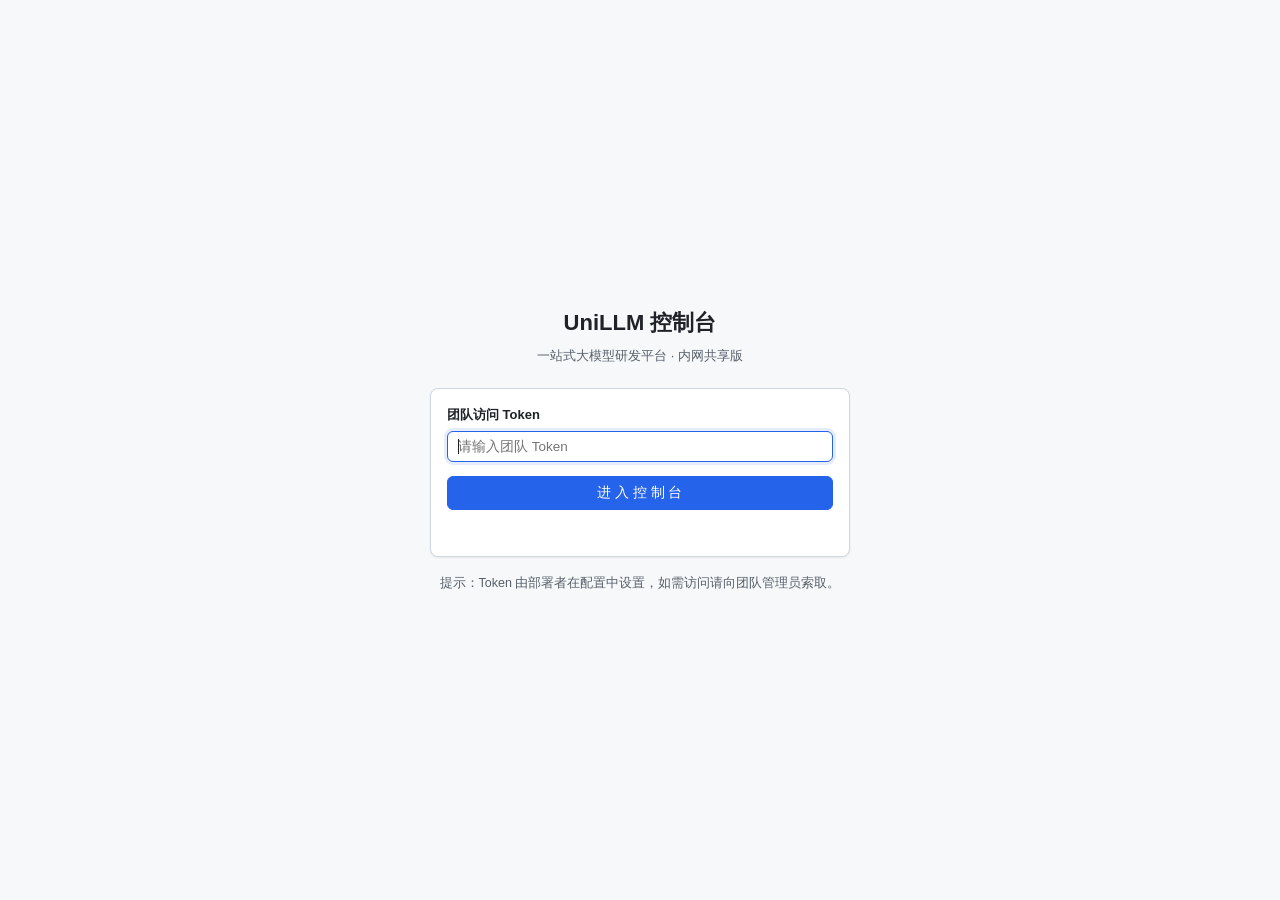
==== app/web/datasets.html @ ce9042de "feat: 0.3.0 成熟 MVP —— 鉴权、统一错误契约、内置控制台、容器化与一键启动 后端 - 修复评测指标伪实现：exact_match / token_f1（字符级宏平均）/ latenc" ====
<!DOCTYPE html>
<html lang="zh-CN">
<head>
  <meta charset="utf-8">
  <meta name="viewport" content="width=device-width, initial-scale=1">
  <title>数据集 - UniLLM 控制台</title>
  <link rel="stylesheet" href="assets/app.css">
</head>
<body data-page="datasets">
  <div id="app-topbar"></div>
  <div class="ullm-layout">
    <nav id="app-sidebar"></nav>
    <main class="ullm-content">
      <div id="app-banner"></div>
      <div id="page-content">
        <div class="ullm-page-head">
          <h2 class="ullm-page-title">数据集</h2>
          <div class="ullm-actions">
            <button type="button" class="ullm-btn" id="new-empty-btn">+ 新建空数据集</button>
            <button type="button" class="ullm-btn ullm-btn-primary" id="import-btn">+ 导入数据</button>
          </div>
        </div>
        <div id="datasets-error"></div>
        <div id="datasets-body"></div>
      </div>
    </main>
  </div>
  <div id="app-toast"></div>

  <script src="assets/api.js"></script>
  <script src="assets/layout.js"></script>
  <script>
    (function () {
      'use strict';

      var ALLOWED = ['json', 'jsonl', 'csv'];
      var MAX_BYTES = 100 * 1024 * 1024;
      var currentList = [];
      var taskList = [];

      var bodyEl = document.getElementById('datasets-body');
      var errEl = document.getElementById('datasets-error');

      function extOf(name) {
        var i = String(name || '').lastIndexOf('.');
        return i >= 0 ? String(name).slice(i + 1).toLowerCase() : '';
      }

      function safeName(name, fallback) {
        var n = String(name || '').replace(/[\\/:*?"<>|\r\n]+/g, '_').trim();
        return n || fallback || 'dataset';
      }

      function load() {
        Layout.renderLoading(bodyEl, '正在加载数据集…');
        errEl.innerHTML = '';
        return Promise.all([
          API.get('/api/data/list'),
          API.get('/api/annotation/task/list').catch(function () { return []; })
        ]).then(function (res) {
          currentList = res[0] || [];
          taskList = res[1] || [];
          renderList(currentList);
        }).catch(function (err) {
          Layout.renderError(errEl, err, load);
          bodyEl.innerHTML = '';
        });
      }

      function labelProgress(datasetId) {
        var totals = [], completeds = [], found = false;
        for (var i = 0; i < taskList.length; i++) {
          if (taskList[i].dataset_id === datasetId) {
            found = true;
            totals.push(taskList[i].total_items);
            completeds.push(taskList[i].completed_items);
          }
        }
        if (!found) { return null; }
        return {
          total: Layout.sumOrUnknown(totals),
          completed: Layout.sumOrUnknown(completeds)
        };
      }

      function renderList(list) {
        if (!list || list.length === 0) {
          Layout.renderEmpty(bodyEl, {
            icon: '🗂',
            title: '还没有任何数据集',
            desc: '导入一份 json / jsonl / csv 开始吧',
            actionLabel: '+ 导入数据',
            onAction: openImport
          });
          return;
        }
        var rows = '';
        for (var i = 0; i < list.length; i++) {
          var d = list[i];
          rows += '<tr>' +
            '<td class="ullm-nowrap">' + Layout.esc(d.id) + '</td>' +
            '<td>' + Layout.esc(d.name) + '</td>' +
            '<td class="ullm-nowrap">' + Layout.esc(Layout.numOrUnknown(d.total_samples)) + '</td>' +
            '<td class="ullm-nowrap">' + Layout.esc(d.source_type || '未知') + '</td>' +
            '<td class="ullm-nowrap">' + Layout.esc(Layout.fmtDate(d.created_at)) + '</td>' +
            '<td><div class="ullm-actions">' +
              '<button type="button" class="ullm-btn btn-link ullm-btn-sm" data-action="detail" data-id="' + Layout.esc(d.id) + '">详情</button>' +
              '<button type="button" class="ullm-btn ullm-btn-sm" data-action="export" data-id="' + Layout.esc(d.id) + '">导出</button>' +
              '<button type="button" class="ullm-btn ullm-btn-danger ullm-btn-sm" data-action="delete" data-id="' + Layout.esc(d.id) + '">删除</button>' +
            '</div></td>' +
          '</tr>';
        }
        bodyEl.innerHTML =
          '<div class="ullm-card" style="padding:0;">' +
            '<div class="ullm-table-wrap"><table class="ullm-table">' +
              '<thead><tr><th>ID</th><th>名称</th><th>样本数</th><th>来源</th><th>创建时间</th><th>操作</th></tr></thead>' +
              '<tbody>' + rows + '</tbody>' +
            '</table></div>' +
          '</div>';
      }

      function findDataset(id) {
        for (var i = 0; i < currentList.length; i++) {
          if (String(currentList[i].id) === String(id)) { return currentList[i]; }
        }
        return null;
      }

      function openImport() {
        var body = document.createElement('div');
        body.innerHTML =
          '<div class="ullm-field"><label for="imp-name">数据集名称</label>' +
            '<input class="ullm-input" id="imp-name" placeholder="例如：客服问答"></div>' +
          '<div class="ullm-field"><label for="imp-desc">描述（选填）</label>' +
            '<input class="ullm-input" id="imp-desc" placeholder="这批数据是什么"></div>' +
          '<div class="ullm-field"><label for="imp-file">文件</label>' +
            '<input class="ullm-input" id="imp-file" type="file" accept=".json,.jsonl,.csv"></div>' +
          '<div class="ullm-hint">支持 .json / .jsonl / .csv；单文件上限 100MB。</div>' +
          '<div id="imp-error"></div>';

        var modalRef = Layout.modal({
          title: '导入数据集',
          bodyNode: body,
          actions: [
            { label: '取消' },
            { label: '上传并导入', primary: true, keepOpen: true, onClick: function (ctx) { doImport(ctx); return false; } }
          ]
        });

        var fileInput = modalRef.body.querySelector('#imp-file');
        var errBox = modalRef.body.querySelector('#imp-error');
        var nameInput = modalRef.body.querySelector('#imp-name');
        if (nameInput) { nameInput.focus(); }

        function doImport(ctx) {
          errBox.innerHTML = '';
          var name = (nameInput.value || '').trim();
          var desc = (modalRef.body.querySelector('#imp-desc').value || '').trim();
          var file = fileInput.files && fileInput.files[0];
          if (!name) { Layout.renderError(errBox, { detail: '请填写数据集名称' }); return; }
          if (!file) { Layout.renderError(errBox, { detail: '请选择要上传的文件' }); return; }
          var ext = extOf(file.name);
          if (ALLOWED.indexOf(ext) < 0) {
            Layout.renderError(errBox, { detail: "不支持的文件类型 '." + ext + "'，仅支持 json / jsonl / csv" });
            return;
          }
          if (file.size > MAX_BYTES) {
            Layout.renderError(errBox, { detail: '文件超过 100MB 上限' });
            return;
          }
          var form = new FormData();
          form.append('file', file);
          var url = '/api/data/import?name=' + encodeURIComponent(name) +
                    '&description=' + encodeURIComponent(desc);
          Layout.setBusy(ctx.btn, true, '上传中…');
          API.post(url, form, true).then(function () {
            Layout.setBusy(ctx.btn, false);
            ctx.close();
            Layout.toast('导入成功', 'success');
            load();
          }).catch(function (err) {
            Layout.setBusy(ctx.btn, false);
            Layout.renderError(errBox, err);
          });
        }
      }

      function openCreateEmpty() {
        var body = document.createElement('div');
        body.innerHTML =
          '<div class="ullm-field"><label for="new-name">数据集名称</label>' +
            '<input class="ullm-input" id="new-name" placeholder="例如：待标注数据"></div>' +
          '<div class="ullm-field"><label for="new-desc">描述（选填）</label>' +
            '<input class="ullm-input" id="new-desc"></div>' +
          '<div class="ullm-hint">创建空数据集后，可为其新建标注任务，或继续导入样本。</div>' +
          '<div id="new-error"></div>';
        var modalRef = Layout.modal({
          title: '新建空数据集',
          bodyNode: body,
          actions: [
            { label: '取消' },
            { label: '创建', primary: true, keepOpen: true, onClick: function (ctx) { doCreate(ctx); return false; } }
          ]
        });
        var errBox = modalRef.body.querySelector('#new-error');
        var nameInput = modalRef.body.querySelector('#new-name');
        if (nameInput) { nameInput.focus(); }

        function doCreate(ctx) {
          errBox.innerHTML = '';
          var name = (nameInput.value || '').trim();
          if (!name) { Layout.renderError(errBox, { detail: '请填写数据集名称' }); return; }
          Layout.setBusy(ctx.btn, true, '创建中…');
          API.post('/api/data/create', {
            name: name,
            description: (modalRef.body.querySelector('#new-desc').value || '').trim() || null,
            source_type: 'file'
          }).then(function () {
            Layout.setBusy(ctx.btn, false);
            ctx.close();
            Layout.toast('已创建空数据集', 'success');
            load();
          }).catch(function (err) {
            Layout.setBusy(ctx.btn, false);
            Layout.renderError(errBox, err);
          });
        }
      }

      function openDetail(id) {
        var d = findDataset(id);
        var body = document.createElement('div');
        if (!d) {
          body.innerHTML = '<div class="ullm-hint">数据集不存在或已被删除。</div>';
          Layout.modal({ title: '数据集详情', bodyNode: body });
          return;
        }
        var prog = labelProgress(d.id);
        var progressText = prog
          ? ('已标注 ' + Layout.numOrUnknown(prog.completed) + ' / ' + Layout.numOrUnknown(prog.total) + '（来自标注任务统计）')
          : '暂无标注任务（可在「标注」页为它新建任务）';
        body.innerHTML =
          '<div class="ullm-field"><div class="ullm-stat-label">ID</div><div class="ullm-mono">' + Layout.esc(d.id) + '</div></div>' +
          '<div class="ullm-field"><div class="ullm-stat-label">名称</div><div>' + Layout.esc(d.name) + '</div></div>' +
          '<div class="ullm-field"><div class="ullm-stat-label">描述</div><div>' + Layout.esc(d.description || '—') + '</div></div>' +
          '<div class="ullm-field"><div class="ullm-stat-label">样本数</div><div>' + Layout.esc(Layout.numOrUnknown(d.total_samples)) + '</div></div>' +
          '<div class="ullm-field"><div class="ullm-stat-label">来源</div><div>' + Layout.esc(d.source_type || '未知') + '</div></div>' +
          '<div class="ullm-field"><div class="ullm-stat-label">创建时间</div><div>' + Layout.esc(Layout.fmtDate(d.created_at)) + '</div></div>' +
          '<div class="ullm-field"><div class="ullm-stat-label">标注进度</div><div>' + Layout.esc(progressText) + '</div></div>';
        Layout.modal({ title: '数据集详情', bodyNode: body });
      }

      function doExport(id) {
        var d = findDataset(id);
        var fname = safeName(d ? d.name : ('dataset_' + id), 'dataset_' + id) + '_training.jsonl';
        errEl.innerHTML = '';
        API.download('/api/data/' + id + '/export/download', fname).then(function () {
          Layout.toast('已开始下载：' + fname, 'success');
        }).catch(function (err) {
          Layout.renderError(errEl, err, function () { doExport(id); });
          window.scrollTo({ top: 0, behavior: 'smooth' });
        });
      }

      function doDelete(id) {
        var d = findDataset(id);
        var label = d ? d.name : ('#' + id);
        if (!window.confirm('确认删除数据集「' + label + '」？该操作不可恢复，相关样本也会被删除。')) { return; }
        API.del('/api/data/' + id).then(function () {
          Layout.toast('已删除', 'success');
          load();
        }).catch(function (err) {
          Layout.toast((err && err.detail) ? err.detail : '删除失败', 'error');
        });
      }

      bodyEl.addEventListener('click', function (e) {
        var target = e.target.closest ? e.target.closest('[data-action]') : null;
        if (!target) { return; }
        var action = target.getAttribute('data-action');
        var id = target.getAttribute('data-id');
        if (action === 'detail') { openDetail(id); }
        else if (action === 'export') { doExport(id); }
        else if (action === 'delete') { doDelete(id); }
      });

      document.getElementById('import-btn').addEventListener('click', openImport);
      document.getElementById('new-empty-btn').addEventListener('click', openCreateEmpty);

      Layout.boot(load);
    })();
  </script>
</body>
</html>
---- app/web/assets/app.css ----
/* UniLLM 控制台 · 全站唯一 CSS
 * 零外部依赖、零 CDN：仅使用系统字体，断网可用。
 * 类名前缀统一 ullm-；设计 token 见 :root。
 */

:root {
  --ullm-primary: #2563eb;
  --ullm-primary-hover: #1d4ed8;
  --ullm-success-fg: #1a7f37;
  --ullm-success-bg: #e6f4ea;
  --ullm-warning-fg: #9a6700;
  --ullm-warning-bg: #fff8e1;
  --ullm-error-fg: #b42318;
  --ullm-error-bg: #fdecea;
  --ullm-muted-fg: #57606a;
  --ullm-muted-bg: #f6f8fa;
  --ullm-border: #d0d7de;
  --ullm-text: #1f2328;
  --ullm-bg: #ffffff;
  --ullm-topbar-h: 56px;
  --ullm-sidebar-w: 208px;
  --ullm-radius: 8px;
  --ullm-shadow: 0 1px 2px rgba(31, 35, 40, 0.08);
  --ullm-font: -apple-system, BlinkMacSystemFont, "Segoe UI", "PingFang SC",
    "Hiragino Sans GB", "Microsoft YaHei", "Helvetica Neue", Arial, sans-serif;
  --ullm-mono: ui-monospace, SFMono-Regular, "SF Mono", Menlo, Consolas,
    "Liberation Mono", monospace;
}

* { box-sizing: border-box; }

html, body {
  margin: 0;
  padding: 0;
  background: var(--ullm-muted-bg);
  color: var(--ullm-text);
  font-family: var(--ullm-font);
  font-size: 14px;
  line-height: 1.55;
  -webkit-font-smoothing: antialiased;
}

a { color: var(--ullm-primary); text-decoration: none; }
a:hover { text-decoration: underline; }

/* ------------------------------ 顶栏 ------------------------------ */
.ullm-topbar {
  height: var(--ullm-topbar-h);
  background: var(--ullm-bg);
  border-bottom: 1px solid var(--ullm-border);
  display: flex;
  align-items: center;
  padding: 0 20px;
  position: sticky;
  top: 0;
  z-index: 30;
}

.ullm-topbar-inner {
  width: 100%;
  display: flex;
  align-items: center;
  justify-content: space-between;
  gap: 16px;
}

.ullm-brand {
  font-size: 16px;
  font-weight: 600;
  letter-spacing: 0.2px;
}

.ullm-topbar-right {
  display: flex;
  align-items: center;
  gap: 16px;
  font-size: 13px;
  color: var(--ullm-muted-fg);
}

.ullm-status { display: inline-flex; align-items: center; gap: 6px; }

.ullm-status-dot {
  width: 10px;
  height: 10px;
  border-radius: 50%;
  display: inline-block;
  background: #9aa4af;
  flex: 0 0 auto;
}
.ullm-status-dot.is-success { background: #2da44e; }
.ullm-status-dot.is-warning { background: #d29922; }
.ullm-status-dot.is-error { background: #cf222e; }

/* ------------------------------ 布局 ------------------------------ */
.ullm-layout { display: flex; align-items: flex-start; min-height: calc(100vh - var(--ullm-topbar-h)); }

#app-sidebar {
  width: var(--ullm-sidebar-w);
  flex: 0 0 var(--ullm-sidebar-w);
  background: var(--ullm-bg);
  border-right: 1px solid var(--ullm-border);
  min-height: calc(100vh - var(--ullm-topbar-h));
  padding: 12px 8px;
  position: sticky;
  top: var(--ullm-topbar-h);
  align-self: stretch;
}

.ullm-nav-item {
  display: flex;
  align-items: center;
  justify-content: space-between;
  gap: 6px;
  padding: 9px 12px;
  border-radius: 6px;
  color: var(--ullm-text);
  font-size: 14px;
  text-decoration: none;
  margin-bottom: 2px;
  white-space: nowrap;
}
.ullm-nav-item:hover { background: var(--ullm-muted-bg); text-decoration: none; }
.ullm-nav-item.is-active { background: #eaf1fd; color: var(--ullm-primary); font-weight: 600; }

.ullm-content { flex: 1 1 auto; padding: 20px 24px 48px; min-width: 0; }

/* ------------------------------ 降级横幅 ------------------------------ */
.ullm-banner {
  display: flex;
  flex-wrap: wrap;
  gap: 6px 10px;
  align-items: baseline;
  padding: 10px 14px;
  border-radius: var(--ullm-radius);
  border: 1px solid transparent;
  margin-bottom: 16px;
  font-size: 13px;
}
.ullm-banner strong { font-size: 13.5px; }
.ullm-warning { background: var(--ullm-warning-bg); color: var(--ullm-warning-fg); border-color: #f0d48a; }
.ullm-error { background: var(--ullm-error-bg); color: var(--ullm-error-fg); border-color: #f3b7b0; }
.ullm-success { background: var(--ullm-success-bg); color: var(--ullm-success-fg); border-color: #b7e0c3; }
.ullm-muted { background: var(--ullm-muted-bg); color: var(--ullm-muted-fg); border-color: var(--ullm-border); }

/* ------------------------------ 卡片 ------------------------------ */
.ullm-card {
  background: var(--ullm-bg);
  border: 1px solid var(--ullm-border);
  border-radius: var(--ullm-radius);
  padding: 16px;
  box-shadow: var(--ullm-shadow);
}

.ullm-page-head {
  display: flex;
  align-items: center;
  justify-content: space-between;
  gap: 12px;
  margin-bottom: 16px;
  flex-wrap: wrap;
}
.ullm-page-title { font-size: 20px; font-weight: 600; margin: 0; }

.ullm-grid { display: grid; gap: 16px; }
.ullm-grid-4 { grid-template-columns: repeat(4, minmax(0, 1fr)); }
.ullm-grid-3 { grid-template-columns: repeat(3, minmax(0, 1fr)); }
.ullm-grid-2 { grid-template-columns: repeat(2, minmax(0, 1fr)); }

.ullm-stat-label { font-size: 13px; color: var(--ullm-muted-fg); margin-bottom: 8px; }
.ullm-stat-value { font-size: 26px; font-weight: 600; line-height: 1.2; }
.ullm-stat-sub { font-size: 12px; color: var(--ullm-muted-fg); margin-top: 4px; word-break: break-all; }

.ullm-section-title { font-size: 15px; font-weight: 600; margin: 0 0 12px; }

/* ------------------------------ 按钮 ------------------------------ */
.ullm-btn {
  display: inline-flex;
  align-items: center;
  gap: 6px;
  padding: 7px 14px;
  font-size: 13.5px;
  font-family: inherit;
  color: var(--ullm-text);
  background: var(--ullm-bg);
  border: 1px solid var(--ullm-border);
  border-radius: 6px;
  cursor: pointer;
  transition: background 0.12s, border-color 0.12s;
}
.ullm-btn:hover { background: var(--ullm-muted-bg); }
.ullm-btn:disabled { opacity: 0.55; cursor: not-allowed; }
.ullm-btn-primary { background: var(--ullm-primary); border-color: var(--ullm-primary); color: #fff; }
.ullm-btn-primary:hover { background: var(--ullm-primary-hover); border-color: var(--ullm-primary-hover); }
.ullm-btn-danger { color: var(--ullm-error-fg); border-color: #f0b0aa; }
.ullm-btn-danger:hover { background: var(--ullm-error-bg); }
.ullm-btn-sm { padding: 4px 10px; font-size: 12.5px; }
.ullm-btn-link { border: none; background: none; color: var(--ullm-primary); padding: 2px 4px; cursor: pointer; }
.ullm-btn-link:hover { text-decoration: underline; background: none; }

/* ------------------------------ 表格 ------------------------------ */
.ullm-table-wrap { overflow-x: auto; }
.ullm-table {
  width: 100%;
  border-collapse: collapse;
  background: var(--ullm-bg);
  font-size: 13.5px;
}
.ullm-table th, .ullm-table td {
  border-bottom: 1px solid var(--ullm-border);
  padding: 10px 12px;
  text-align: left;
  vertical-align: top;
}
.ullm-table th { background: var(--ullm-muted-bg); font-weight: 600; white-space: nowrap; }
.ullm-table td.ullm-nowrap { white-space: nowrap; }
.ullm-actions { display: flex; gap: 6px; flex-wrap: wrap; }

/* ------------------------------ 徽章 ------------------------------ */
.ullm-badge {
  display: inline-block;
  padding: 1px 8px;
  border-radius: 999px;
  font-size: 12px;
  border: 1px solid transparent;
  white-space: nowrap;
}
.ullm-badge-success { background: var(--ullm-success-bg); color: var(--ullm-success-fg); border-color: #b7e0c3; }
.ullm-badge-warning { background: var(--ullm-warning-bg); color: var(--ullm-warning-fg); border-color: #f0d48a; }
.ullm-badge-error { background: var(--ullm-error-bg); color: var(--ullm-error-fg); border-color: #f3b7b0; }
.ullm-badge-muted { background: var(--ullm-muted-bg); color: var(--ullm-muted-fg); border-color: var(--ullm-border); }

.text-success { color: var(--ullm-success-fg); }
.text-warning { color: var(--ullm-warning-fg); }
.text-error { color: var(--ullm-error-fg); }
.text-muted { color: var(--ullm-muted-fg); }
.ullm-mono { font-family: var(--ullm-mono); font-size: 12.5px; word-break: break-all; }

/* ------------------------------ 表单 ------------------------------ */
.ullm-field { margin-bottom: 14px; }
.ullm-field label { display: block; font-size: 13px; font-weight: 600; margin-bottom: 6px; }
.ullm-input, .ullm-select, .ullm-textarea {
  width: 100%;
  padding: 7px 10px;
  font-size: 13.5px;
  font-family: inherit;
  color: var(--ullm-text);
  background: var(--ullm-bg);
  border: 1px solid var(--ullm-border);
  border-radius: 6px;
}
.ullm-textarea { min-height: 96px; resize: vertical; font-family: var(--ullm-mono); }
.ullm-input:focus, .ullm-select:focus, .ullm-textarea:focus {
  outline: none;
  border-color: var(--ullm-primary);
  box-shadow: 0 0 0 3px rgba(37, 99, 235, 0.12);
}
.ullm-inline { display: flex; gap: 16px; align-items: center; flex-wrap: wrap; }
.ullm-checkbox { display: inline-flex; align-items: center; gap: 6px; font-size: 13.5px; }
.ullm-hint { font-size: 12px; color: var(--ullm-muted-fg); margin-top: 4px; }

/* ------------------------------ 空 / 加载 / 错误 ------------------------------ */
.ullm-empty {
  text-align: center;
  padding: 48px 20px;
  border: 1px dashed var(--ullm-border);
  border-radius: var(--ullm-radius);
  background: var(--ullm-bg);
  color: var(--ullm-muted-fg);
}
.ullm-empty-icon { font-size: 34px; line-height: 1; margin-bottom: 10px; }
.ullm-empty-title { font-size: 15px; font-weight: 600; color: var(--ullm-text); margin-bottom: 6px; }
.ullm-empty-desc { font-size: 13px; margin-bottom: 16px; }

.ullm-loading { padding: 28px; text-align: center; color: var(--ullm-muted-fg); }

.ullm-errorbar {
  display: flex;
  align-items: flex-start;
  justify-content: space-between;
  gap: 12px;
  padding: 10px 14px;
  margin-bottom: 14px;
  border-radius: var(--ullm-radius);
  background: var(--ullm-error-bg);
  color: var(--ullm-error-fg);
  border: 1px solid #f3b7b0;
  font-size: 13px;
}
.ullm-errorbar-msg { flex: 1 1 auto; white-space: pre-wrap; word-break: break-word; }

/* ------------------------------ 弹层 ------------------------------ */
.ullm-modal-mask {
  position: fixed;
  inset: 0;
  background: rgba(31, 35, 40, 0.45);
  display: flex;
  align-items: flex-start;
  justify-content: center;
  padding: 60px 16px;
  z-index: 60;
}
.ullm-modal {
  width: 100%;
  max-width: 520px;
  background: var(--ullm-bg);
  border-radius: var(--ullm-radius);
  box-shadow: 0 8px 28px rgba(31, 35, 40, 0.24);
  overflow: hidden;
}
.ullm-modal-head {
  display: flex;
  align-items: center;
  justify-content: space-between;
  padding: 14px 18px;
  border-bottom: 1px solid var(--ullm-border);
  font-size: 15px;
  font-weight: 600;
}
.ullm-modal-body { padding: 18px; max-height: 62vh; overflow: auto; }
.ullm-modal-foot {
  display: flex;
  justify-content: flex-end;
  gap: 10px;
  padding: 14px 18px;
  border-top: 1px solid var(--ullm-border);
  background: var(--ullm-muted-bg);
}
.ullm-modal-close { border: none; background: none; font-size: 20px; line-height: 1; cursor: pointer; color: var(--ullm-muted-fg); }

/* ------------------------------ 指标卡 ------------------------------ */
.ullm-metric-value { font-size: 24px; font-weight: 600; font-family: var(--ullm-mono); }
.ullm-metric-sub { font-size: 12px; color: var(--ullm-muted-fg); margin-top: 6px; }
.ullm-unavailable {
  background: var(--ullm-muted-bg);
  border: 1px dashed var(--ullm-border);
  border-radius: var(--ullm-radius);
  padding: 14px;
  color: var(--ullm-muted-fg);
}
.ullm-unavailable .ullm-unavailable-title { font-size: 15px; font-weight: 600; color: var(--ullm-muted-fg); }
.ullm-unavailable .ullm-unavailable-row { font-size: 12.5px; margin-top: 6px; }

/* ------------------------------ 进度条 ------------------------------ */
.ullm-progress {
  height: 10px;
  background: var(--ullm-muted-bg);
  border: 1px solid var(--ullm-border);
  border-radius: 999px;
  overflow: hidden;
}
.ullm-progress > span { display: block; height: 100%; background: var(--ullm-primary); }

/* ------------------------------ Toast ------------------------------ */
#app-toast {
  position: fixed;
  right: 18px;
  bottom: 18px;
  display: flex;
  flex-direction: column;
  gap: 8px;
  z-index: 80;
  max-width: 360px;
}
.ullm-toast {
  padding: 10px 14px;
  border-radius: 6px;
  border: 1px solid transparent;
  font-size: 13px;
  box-shadow: 0 4px 14px rgba(31, 35, 40, 0.18);
  transition: opacity 0.3s, transform 0.3s;
  white-space: pre-wrap;
  word-break: break-word;
}
.ullm-toast-out { opacity: 0; transform: translateY(6px); }

/* ------------------------------ 登录页 ------------------------------ */
.ullm-login-wrap {
  min-height: 100vh;
  display: flex;
  align-items: center;
  justify-content: center;
  padding: 24px;
  background: var(--ullm-muted-bg);
}
.ullm-login-box { width: 100%; max-width: 420px; }
.ullm-login-head { text-align: center; margin-bottom: 22px; }
.ullm-login-title { font-size: 22px; font-weight: 700; margin: 0 0 6px; }
.ullm-login-sub { font-size: 13px; color: var(--ullm-muted-fg); margin: 0; }
.ullm-login-hint { margin-top: 16px; font-size: 12.5px; color: var(--ullm-muted-fg); text-align: center; line-height: 1.7; }
.ullm-login-error { margin-top: 12px; font-size: 13px; color: var(--ullm-error-fg); min-height: 18px; }

/* ------------------------------ 代码块 ------------------------------ */
.ullm-pre {
  background: var(--ullm-muted-bg);
  border: 1px solid var(--ullm-border);
  border-radius: 6px;
  padding: 12px;
  font-family: var(--ullm-mono);
  font-size: 12.5px;
  white-space: pre-wrap;
  word-break: break-word;
  margin: 0;
  max-height: 320px;
  overflow: auto;
}

/* ------------------------------ 响应式 ------------------------------ */
@media (max-width: 768px) {
  .ullm-grid-4, .ullm-grid-3, .ullm-grid-2 { grid-template-columns: 1fr; }
  .ullm-layout { flex-direction: column; }
  #app-sidebar {
    width: 100%;
    flex: 0 0 auto;
    min-height: 0;
    position: static;
    border-right: none;
    border-bottom: 1px solid var(--ullm-border);
    display: flex;
    gap: 6px;
    overflow-x: auto;
    padding: 8px;
  }
  .ullm-nav-item { margin-bottom: 0; }
  .ullm-content { padding: 16px; }
}
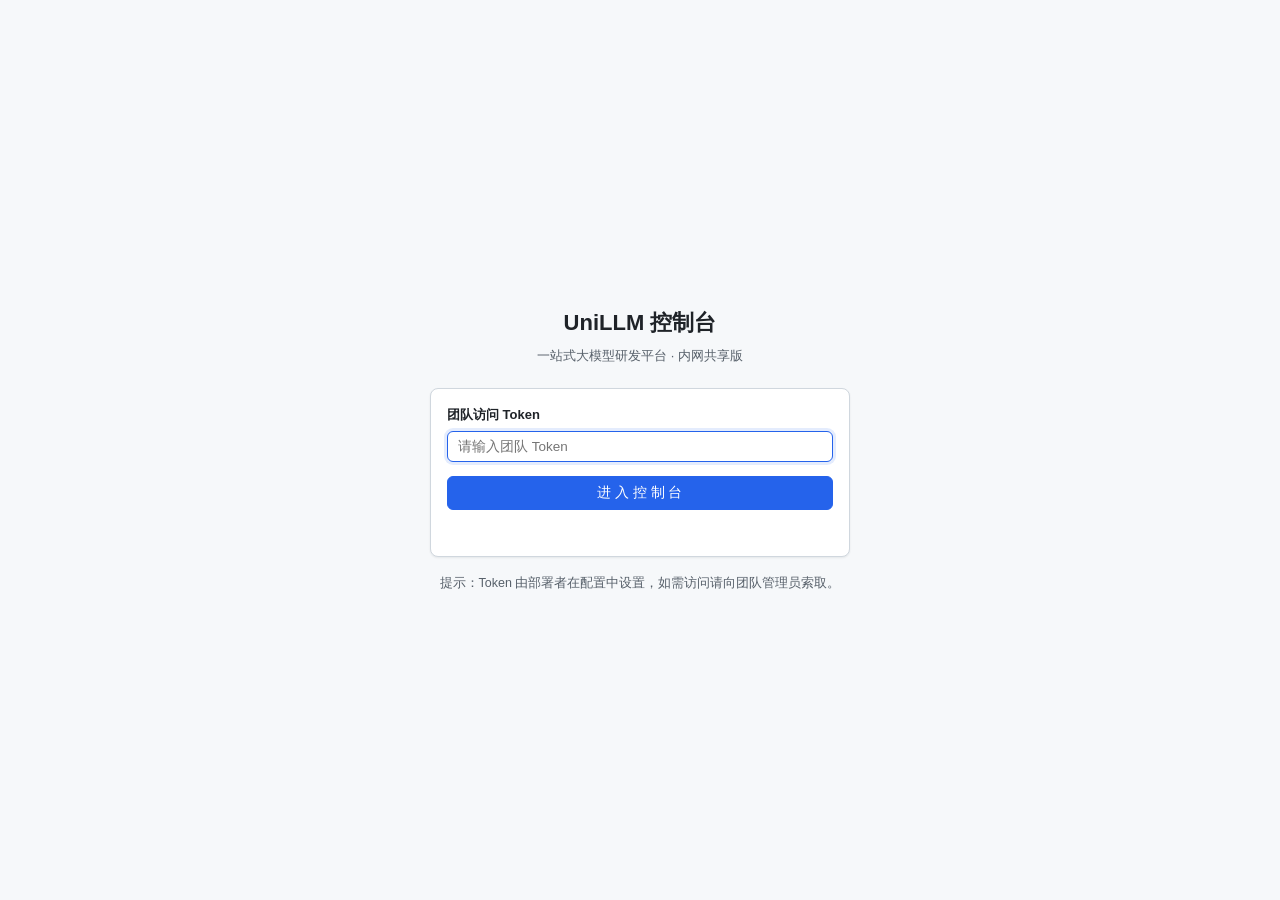
==== commit 52ce3008: "feat(data): 字段名未被识别时给出明确提示，不再静默忽略 问题 旧实现存在一个静默缺口：A2 校验只在「**全部**记录都无内容」时才拒绝。 若一批数据里既有正确记录、也有把 output " ====
--- a/app/web/datasets.html
+++ b/app/web/datasets.html
@@ -173,10 +173,19 @@
           var url = '/api/data/import?name=' + encodeURIComponent(name) +
                     '&description=' + encodeURIComponent(desc);
           Layout.setBusy(ctx.btn, true, '上传中…');
-          API.post(url, form, true).then(function () {
+          API.post(url, form, true).then(function (res) {
             Layout.setBusy(ctx.btn, false);
             ctx.close();
-            Layout.toast('导入成功', 'success');
+            // 后端可能返回非阻断 warning（如「字段名未被识别」）。
+            // 这类问题不会让导入失败，但会让可用样本少于预期 ——
+            // 必须显式展示，不能只报一句「导入成功」把它盖掉。
+            var warn = res && res.warning;
+            if (warn) {
+              Layout.toast('导入成功，但有提示', 'warning');
+              Layout.notice(warn, 'warning');
+            } else {
+              Layout.toast('导入成功', 'success');
+            }
             load();
           }).catch(function (err) {
             Layout.setBusy(ctx.btn, false);
--- a/app/web/assets/app.css
+++ b/app/web/assets/app.css
@@ -374,6 +374,74 @@
 }
 .ullm-toast-out { opacity: 0; transform: translateY(6px); }
 
+/* --------------------------- 常驻提示条 --------------------------- */
+/* 与 toast 的区别：不自动消失，需用户手动关闭。
+   用于「需要用户回去修改数据源」这类不能错过的提示。 */
+.ullm-notice-host {
+  position: fixed;
+  top: 0;
+  left: 0;
+  right: 0;
+  z-index: 70;
+  display: flex;
+  flex-direction: column;
+  gap: 8px;
+  padding: 12px 16px;
+  pointer-events: none;
+}
+.ullm-notice {
+  display: flex;
+  align-items: flex-start;
+  gap: 10px;
+  padding: 11px 14px;
+  border-radius: var(--ullm-radius);
+  border: 1px solid;
+  font-size: 13px;
+  line-height: 1.6;
+  box-shadow: 0 4px 14px rgba(31, 35, 40, 0.12);
+  pointer-events: auto;
+  max-width: 920px;
+  margin: 0 auto;
+  width: 100%;
+}
+.ullm-notice-warning {
+  background: var(--ullm-warning-bg);
+  color: var(--ullm-warning-fg);
+  border-color: #e6cf88;
+}
+.ullm-notice-error {
+  background: var(--ullm-error-bg);
+  color: var(--ullm-error-fg);
+  border-color: #f3b7b0;
+}
+.ullm-notice-icon {
+  flex: 0 0 auto;
+  width: 18px;
+  height: 18px;
+  border-radius: 50%;
+  display: inline-flex;
+  align-items: center;
+  justify-content: center;
+  font-weight: 700;
+  font-size: 12px;
+  background: currentColor;
+  color: #fff;
+  margin-top: 1px;
+}
+.ullm-notice-msg { flex: 1 1 auto; white-space: pre-wrap; word-break: break-word; }
+.ullm-notice-close {
+  flex: 0 0 auto;
+  background: none;
+  border: none;
+  color: inherit;
+  opacity: 0.65;
+  cursor: pointer;
+  font-size: 18px;
+  line-height: 1;
+  padding: 0 2px;
+}
+.ullm-notice-close:hover { opacity: 1; }
+
 /* ------------------------------ 登录页 ------------------------------ */
 .ullm-login-wrap {
   min-height: 100vh;
